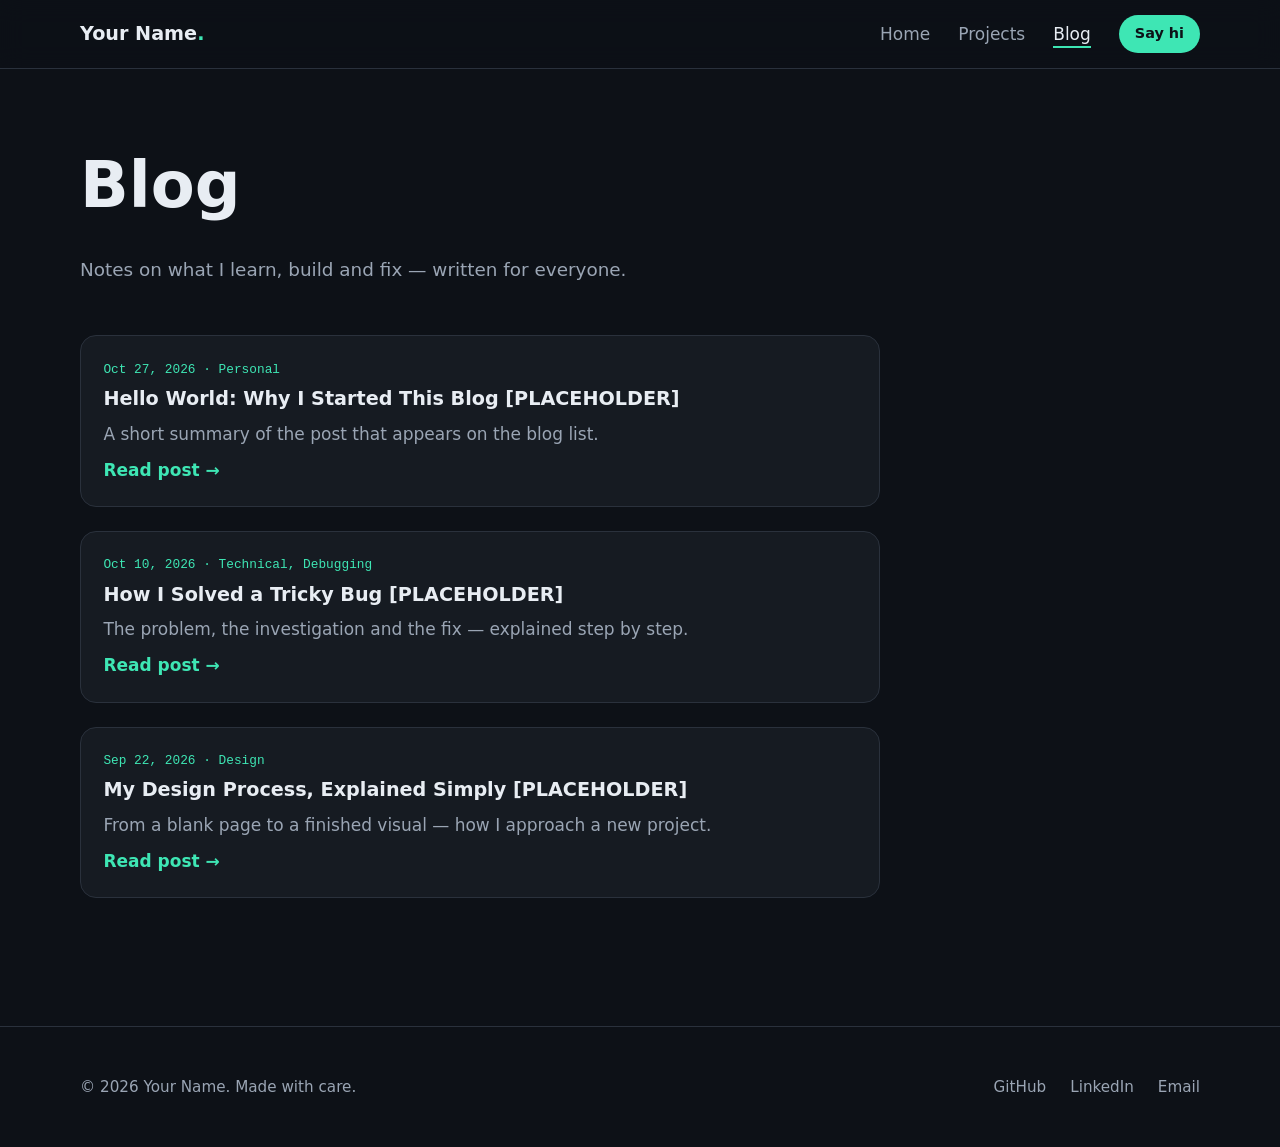
==== public/portfolio/blog.html @ 066dfe13 "Changes" ====
<!DOCTYPE html>
<html lang="en">
<head>
  <meta charset="utf-8">
  <meta name="viewport" content="width=device-width, initial-scale=1">
  <!-- CUSTOMIZE: page title and description -->
  <title>Blog — Your Name</title>
  <meta name="description" content="Experiences and technical solutions, explained clearly.">
  <link rel="stylesheet" href="css/style.css">
</head>
<body data-page="blog">
  <a class="skip" href="#main">Skip to content</a>
  <header id="site-header"></header>
  <main id="main">
    <div class="container page-head"><h1>Blog</h1><p>Notes on what I learn, build and fix — written for everyone.</p></div>
    <section class="container" style="padding-top:1rem"><div class="grid post-list" id="post-list"></div></section>
  </main>
  <footer id="site-footer"></footer>
  <script src="js/data.js"></script>
  <script src="js/main.js"></script>
</body>
</html>
---- public/portfolio/css/style.css ----
/* =========================================================
   THEME — change colors and fonts here (CUSTOMIZE)
   ========================================================= */
:root {
  --bg: #0d1117;          /* page background */
  --surface: #161b22;     /* cards */
  --border: #2a313c;
  --text: #e8edf3;        /* main text */
  --muted: #9aa5b4;       /* secondary text */
  --accent: #3ee6b4;      /* main highlight color */
  --accent-2: #ffb347;    /* secondary highlight */
  --radius: 16px;
  --font: system-ui, -apple-system, "Segoe UI", Roboto, sans-serif;
  --mono: ui-monospace, "SFMono-Regular", Menlo, monospace;
}

*, *::before, *::after { box-sizing: border-box; }
html { scroll-behavior: smooth; }
body { margin: 0; background: var(--bg); color: var(--text); font: 17px/1.65 var(--font); }
img { max-width: 100%; display: block; }
a { color: var(--accent); }
h1, h2, h3 { line-height: 1.15; margin: 0 0 .5em; }
.container { width: min(1120px, 100% - 2.5rem); margin-inline: auto; }
.skip { position: absolute; left: -999px; } .skip:focus { left: 1rem; top: 1rem; z-index: 99; background: var(--accent); color: var(--bg); padding: .5rem 1rem; }
:focus-visible { outline: 3px solid var(--accent-2); outline-offset: 3px; border-radius: 4px; }

/* Header */
#site-header { position: sticky; top: 0; z-index: 10; background: color-mix(in srgb, var(--bg) 82%, transparent); backdrop-filter: blur(12px); border-bottom: 1px solid var(--border); }
.nav { display: flex; align-items: center; justify-content: space-between; height: 68px; }
.logo { font-weight: 800; font-size: 1.2rem; color: var(--text); text-decoration: none; }
.logo span { color: var(--accent); }
nav ul { display: flex; gap: 1.75rem; align-items: center; list-style: none; margin: 0; padding: 0; }
nav a { color: var(--muted); text-decoration: none; font-weight: 500; position: relative; }
nav a:not(.btn)::after { content: ""; position: absolute; left: 0; bottom: -4px; height: 2px; width: 100%; background: var(--accent); transform: scaleX(0); transform-origin: left; transition: transform .25s; }
nav a:hover, nav a[aria-current] { color: var(--text); }
nav a:hover::after, nav a[aria-current]::after { transform: scaleX(1); }
.menu-btn { display: none; background: none; border: 0; width: 40px; height: 40px; cursor: pointer; }
.menu-btn span { display: block; height: 2px; margin: 7px 8px; background: var(--text); transition: transform .25s; }

/* Buttons */
.btn { display: inline-block; padding: .8rem 1.4rem; border-radius: 999px; background: var(--accent); color: var(--bg) !important; font-weight: 700; text-decoration: none; transition: transform .2s, box-shadow .2s; }
.btn:hover { transform: translateY(-2px); box-shadow: 0 8px 24px -8px var(--accent); }
.btn-ghost { background: transparent; color: var(--text) !important; border: 1px solid var(--border); }
.btn-ghost:hover { border-color: var(--accent); box-shadow: none; }
.btn-small { padding: .45rem 1rem; font-size: .9rem; }

/* Hero */
.hero { padding: 7rem 0 5rem; position: relative; overflow: hidden; }
.hero::before { content: ""; position: absolute; width: 520px; height: 520px; right: -120px; top: -80px; border-radius: 50%; background: radial-gradient(circle, color-mix(in srgb, var(--accent) 35%, transparent), transparent 65%); filter: blur(20px); animation: float 9s ease-in-out infinite; z-index: -1; }
.eyebrow { font-family: var(--mono); color: var(--accent); font-size: .95rem; }
.hero h1 { font-size: clamp(2.6rem, 7vw, 5rem); letter-spacing: -.03em; }
.hero h1 .wave { display: inline-block; animation: wave 2.4s ease-in-out infinite; transform-origin: 70% 70%; }
.hero p.lead { font-size: 1.25rem; color: var(--muted); max-width: 38ch; }
.actions { display: flex; gap: 1rem; flex-wrap: wrap; margin-top: 2rem; }

/* Sections */
section { padding: 4rem 0; }
.section-head { display: flex; justify-content: space-between; align-items: end; gap: 1rem; margin-bottom: 2rem; flex-wrap: wrap; }
.section-head h2 { font-size: clamp(1.8rem, 4vw, 2.6rem); margin: 0; }
.page-head { padding: 5rem 0 1rem; }
.page-head h1 { font-size: clamp(2.4rem, 6vw, 4rem); }
.page-head p { color: var(--muted); font-size: 1.15rem; max-width: 50ch; }

/* Cards */
.grid { display: grid; gap: 1.5rem; grid-template-columns: repeat(auto-fill, minmax(290px, 1fr)); }
.card { background: var(--surface); border: 1px solid var(--border); border-radius: var(--radius); overflow: hidden; transition: transform .25s, border-color .25s; }
.card:hover { transform: translateY(-4px); border-color: var(--accent); }
.card-body { display: block; padding: 1.4rem; color: inherit; text-decoration: none; }
.card h3 { font-size: 1.2rem; }
.card p { color: var(--muted); margin: 0 0 .5rem; }
.meta { font-family: var(--mono); font-size: .8rem; color: var(--accent) !important; }
.project-media { display: grid; place-items: center; aspect-ratio: 4/3; overflow: hidden; text-decoration: none;
  background: linear-gradient(135deg, hsl(var(--hue) 70% 45%), hsl(calc(var(--hue) + 60) 70% 30%)); }
.project-media span { font-size: 5rem; font-weight: 800; color: rgba(255,255,255,.85); transition: transform .4s; }
.project-media img { width: 100%; height: 100%; object-fit: cover; transition: transform .4s; }
.project:hover .project-media img, .project:hover .project-media span { transform: scale(1.08) rotate(-2deg); }
.read-more { font-weight: 600; color: var(--accent); }
.post-list { grid-template-columns: 1fr; max-width: 800px; }

/* Filters */
.filters { display: flex; flex-wrap: wrap; gap: .6rem; margin-bottom: 2rem; }
.chip { font: inherit; font-size: .9rem; padding: .45rem 1rem; border-radius: 999px; border: 1px solid var(--border); background: transparent; color: var(--muted); cursor: pointer; transition: all .2s; }
.chip:hover { color: var(--text); border-color: var(--accent); }
.chip[aria-pressed="true"] { background: var(--accent); color: var(--bg); border-color: var(--accent); }

/* Post */
.post { max-width: 720px; padding: 4rem 0; }
.post h1 { font-size: clamp(2rem, 5vw, 3rem); }
.back { display: inline-block; margin-bottom: 2rem; text-decoration: none; }
.prose h2 { margin-top: 2em; }
.prose pre { background: var(--surface); border: 1px solid var(--border); padding: 1rem; border-radius: 12px; overflow-x: auto; font: .9rem/1.5 var(--mono); }
.prose blockquote { margin: 1.5rem 0; padding: .5rem 1.25rem; border-left: 4px solid var(--accent-2); color: var(--muted); }

/* Footer */
#site-footer { border-top: 1px solid var(--border); margin-top: 4rem; }
.footer { display: flex; justify-content: space-between; align-items: center; flex-wrap: wrap; gap: 1rem; padding: 2rem 0; color: var(--muted); font-size: .95rem; }
.footer ul { display: flex; gap: 1.5rem; list-style: none; margin: 0; padding: 0; }
.footer a { color: var(--muted); text-decoration: none; } .footer a:hover { color: var(--accent); }

/* Animations */
.reveal { opacity: 0; transform: translateY(24px); transition: opacity .6s ease, transform .6s ease, border-color .25s; }
.reveal.visible { opacity: 1; transform: none; }
@keyframes float { 50% { transform: translate(-30px, 30px) scale(1.05); } }
@keyframes wave { 0%, 60%, 100% { transform: rotate(0); } 10%, 30% { transform: rotate(14deg); } 20% { transform: rotate(-8deg); } }

/* Mobile */
@media (max-width: 720px) {
  .menu-btn { display: block; }
  nav { position: fixed; inset: 68px 0 auto 0; background: var(--bg); border-bottom: 1px solid var(--border); transform: translateY(-120%); transition: transform .3s; }
  nav ul { flex-direction: column; padding: 1.5rem; gap: 1.25rem; }
  .menu-open nav { transform: none; }
  .menu-open .menu-btn span:first-child { transform: translateY(4.5px) rotate(45deg); }
  .menu-open .menu-btn span:last-child { transform: translateY(-4.5px) rotate(-45deg); }
  .hero { padding: 4rem 0 3rem; }
}

/* Respect reduced-motion preference */
@media (prefers-reduced-motion: reduce) {
  *, *::before, *::after { animation: none !important; transition: none !important; scroll-behavior: auto !important; }
  .reveal { opacity: 1; transform: none; }
}
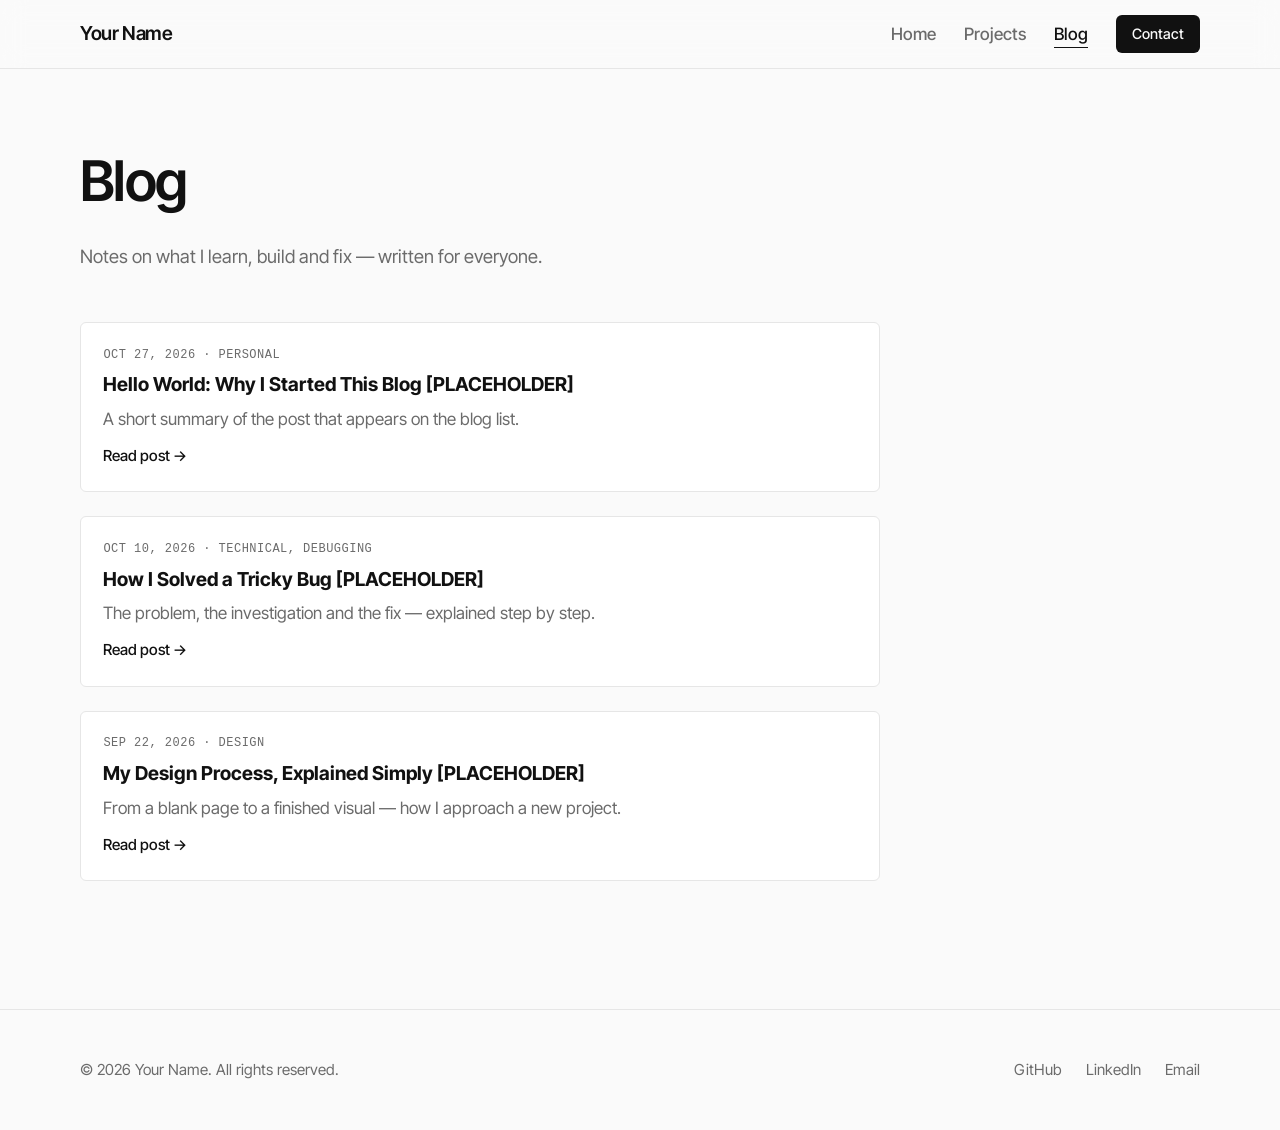
==== commit f56448e6: "Changes" ====
--- a/public/portfolio/blog.html
+++ b/public/portfolio/blog.html
@@ -6,6 +6,8 @@
   <!-- CUSTOMIZE: page title and description -->
   <title>Blog — Your Name</title>
   <meta name="description" content="Experiences and technical solutions, explained clearly.">
+  <link rel="preconnect" href="https://fonts.googleapis.com">
+  <link rel="stylesheet" href="https://fonts.googleapis.com/css2?family=Inter+Tight:wght@400;500;600&display=swap">
   <link rel="stylesheet" href="css/style.css">
 </head>
 <body data-page="blog">
--- a/public/portfolio/css/style.css
+++ b/public/portfolio/css/style.css
@@ -2,15 +2,15 @@
    THEME — change colors and fonts here (CUSTOMIZE)
    ========================================================= */
 :root {
-  --bg: #0d1117;          /* page background */
-  --surface: #161b22;     /* cards */
-  --border: #2a313c;
-  --text: #e8edf3;        /* main text */
-  --muted: #9aa5b4;       /* secondary text */
-  --accent: #3ee6b4;      /* main highlight color */
-  --accent-2: #ffb347;    /* secondary highlight */
-  --radius: 16px;
-  --font: system-ui, -apple-system, "Segoe UI", Roboto, sans-serif;
+  --bg: #fafafa;          /* page background */
+  --surface: #ffffff;     /* cards */
+  --border: #e6e6e6;
+  --text: #111111;        /* main text */
+  --muted: #6b6b6b;       /* secondary text */
+  --accent: #1f4fd8;      /* main highlight color */
+  --accent-2: #111111;    /* secondary highlight */
+  --radius: 6px;
+  --font: "Inter Tight", system-ui, -apple-system, "Segoe UI", Roboto, sans-serif;
   --mono: ui-monospace, "SFMono-Regular", Menlo, monospace;
 }
 
@@ -27,28 +27,28 @@
 /* Header */
 #site-header { position: sticky; top: 0; z-index: 10; background: color-mix(in srgb, var(--bg) 82%, transparent); backdrop-filter: blur(12px); border-bottom: 1px solid var(--border); }
 .nav { display: flex; align-items: center; justify-content: space-between; height: 68px; }
-.logo { font-weight: 800; font-size: 1.2rem; color: var(--text); text-decoration: none; }
+.logo { font-weight: 600; letter-spacing: -.02em; font-size: 1.2rem; color: var(--text); text-decoration: none; }
 .logo span { color: var(--accent); }
 nav ul { display: flex; gap: 1.75rem; align-items: center; list-style: none; margin: 0; padding: 0; }
 nav a { color: var(--muted); text-decoration: none; font-weight: 500; position: relative; }
-nav a:not(.btn)::after { content: ""; position: absolute; left: 0; bottom: -4px; height: 2px; width: 100%; background: var(--accent); transform: scaleX(0); transform-origin: left; transition: transform .25s; }
+nav a:not(.btn)::after { content: ""; position: absolute; left: 0; bottom: -4px; height: 1px; width: 100%; background: var(--text); transform: scaleX(0); transform-origin: left; transition: transform .25s; }
 nav a:hover, nav a[aria-current] { color: var(--text); }
 nav a:hover::after, nav a[aria-current]::after { transform: scaleX(1); }
 .menu-btn { display: none; background: none; border: 0; width: 40px; height: 40px; cursor: pointer; }
 .menu-btn span { display: block; height: 2px; margin: 7px 8px; background: var(--text); transition: transform .25s; }
 
 /* Buttons */
-.btn { display: inline-block; padding: .8rem 1.4rem; border-radius: 999px; background: var(--accent); color: var(--bg) !important; font-weight: 700; text-decoration: none; transition: transform .2s, box-shadow .2s; }
-.btn:hover { transform: translateY(-2px); box-shadow: 0 8px 24px -8px var(--accent); }
+.btn { display: inline-block; padding: .8rem 1.4rem; border-radius: var(--radius); background: var(--text); color: var(--bg) !important; font-weight: 500; text-decoration: none; transition: transform .2s, box-shadow .2s; }
+.btn:hover { background: var(--accent); }
 .btn-ghost { background: transparent; color: var(--text) !important; border: 1px solid var(--border); }
-.btn-ghost:hover { border-color: var(--accent); box-shadow: none; }
+.btn-ghost:hover { background: transparent; border-color: var(--text); }
 .btn-small { padding: .45rem 1rem; font-size: .9rem; }
 
 /* Hero */
 .hero { padding: 7rem 0 5rem; position: relative; overflow: hidden; }
-.hero::before { content: ""; position: absolute; width: 520px; height: 520px; right: -120px; top: -80px; border-radius: 50%; background: radial-gradient(circle, color-mix(in srgb, var(--accent) 35%, transparent), transparent 65%); filter: blur(20px); animation: float 9s ease-in-out infinite; z-index: -1; }
-.eyebrow { font-family: var(--mono); color: var(--accent); font-size: .95rem; }
-.hero h1 { font-size: clamp(2.6rem, 7vw, 5rem); letter-spacing: -.03em; }
+.hero::before { display:none; content: ""; position: absolute; width: 520px; height: 520px; right: -120px; top: -80px; border-radius: 50%; background: radial-gradient(circle, color-mix(in srgb, var(--accent) 35%, transparent), transparent 65%); filter: blur(20px); animation: float 9s ease-in-out infinite; z-index: -1; }
+.eyebrow { font-family: var(--mono); text-transform: uppercase; letter-spacing: .1em; color: var(--muted); font-size: .95rem; }
+.hero h1 { font-size: clamp(2.6rem, 6vw, 4.5rem); font-weight: 600; letter-spacing: -.04em; }
 .hero h1 .wave { display: inline-block; animation: wave 2.4s ease-in-out infinite; transform-origin: 70% 70%; }
 .hero p.lead { font-size: 1.25rem; color: var(--muted); max-width: 38ch; }
 .actions { display: flex; gap: 1rem; flex-wrap: wrap; margin-top: 2rem; }
@@ -56,32 +56,32 @@
 /* Sections */
 section { padding: 4rem 0; }
 .section-head { display: flex; justify-content: space-between; align-items: end; gap: 1rem; margin-bottom: 2rem; flex-wrap: wrap; }
-.section-head h2 { font-size: clamp(1.8rem, 4vw, 2.6rem); margin: 0; }
+.section-head h2 { font-size: clamp(1.5rem, 3vw, 2rem); font-weight: 600; letter-spacing: -.02em; margin: 0; }
 .page-head { padding: 5rem 0 1rem; }
-.page-head h1 { font-size: clamp(2.4rem, 6vw, 4rem); }
+.page-head h1 { font-size: clamp(2.4rem, 5vw, 3.5rem); font-weight: 600; letter-spacing: -.03em; }
 .page-head p { color: var(--muted); font-size: 1.15rem; max-width: 50ch; }
 
 /* Cards */
 .grid { display: grid; gap: 1.5rem; grid-template-columns: repeat(auto-fill, minmax(290px, 1fr)); }
 .card { background: var(--surface); border: 1px solid var(--border); border-radius: var(--radius); overflow: hidden; transition: transform .25s, border-color .25s; }
-.card:hover { transform: translateY(-4px); border-color: var(--accent); }
+.card:hover { border-color: var(--text); }
 .card-body { display: block; padding: 1.4rem; color: inherit; text-decoration: none; }
 .card h3 { font-size: 1.2rem; }
 .card p { color: var(--muted); margin: 0 0 .5rem; }
-.meta { font-family: var(--mono); font-size: .8rem; color: var(--accent) !important; }
+.meta { font-family: var(--mono); font-size: .75rem; letter-spacing: .04em; text-transform: uppercase; color: var(--muted) !important; }
 .project-media { display: grid; place-items: center; aspect-ratio: 4/3; overflow: hidden; text-decoration: none;
-  background: linear-gradient(135deg, hsl(var(--hue) 70% 45%), hsl(calc(var(--hue) + 60) 70% 30%)); }
-.project-media span { font-size: 5rem; font-weight: 800; color: rgba(255,255,255,.85); transition: transform .4s; }
+  background: hsl(var(--hue) 12% 92%); }
+.project-media span { font-size: 5rem; font-weight: 800; color: hsl(var(--hue) 15% 40%); font-weight: 500; transition: transform .4s; }
 .project-media img { width: 100%; height: 100%; object-fit: cover; transition: transform .4s; }
-.project:hover .project-media img, .project:hover .project-media span { transform: scale(1.08) rotate(-2deg); }
-.read-more { font-weight: 600; color: var(--accent); }
+.project:hover .project-media img, .project:hover .project-media span { transform: scale(1.04); }
+.read-more { font-weight: 500; color: var(--text); font-size: .95rem; }
 .post-list { grid-template-columns: 1fr; max-width: 800px; }
 
 /* Filters */
 .filters { display: flex; flex-wrap: wrap; gap: .6rem; margin-bottom: 2rem; }
-.chip { font: inherit; font-size: .9rem; padding: .45rem 1rem; border-radius: 999px; border: 1px solid var(--border); background: transparent; color: var(--muted); cursor: pointer; transition: all .2s; }
+.chip { font: inherit; font-size: .9rem; padding: .4rem .9rem; border-radius: var(--radius); border: 1px solid var(--border); background: transparent; color: var(--muted); cursor: pointer; transition: all .2s; }
 .chip:hover { color: var(--text); border-color: var(--accent); }
-.chip[aria-pressed="true"] { background: var(--accent); color: var(--bg); border-color: var(--accent); }
+.chip[aria-pressed="true"] { background: var(--text); color: var(--bg); border-color: var(--text); }
 
 /* Post */
 .post { max-width: 720px; padding: 4rem 0; }
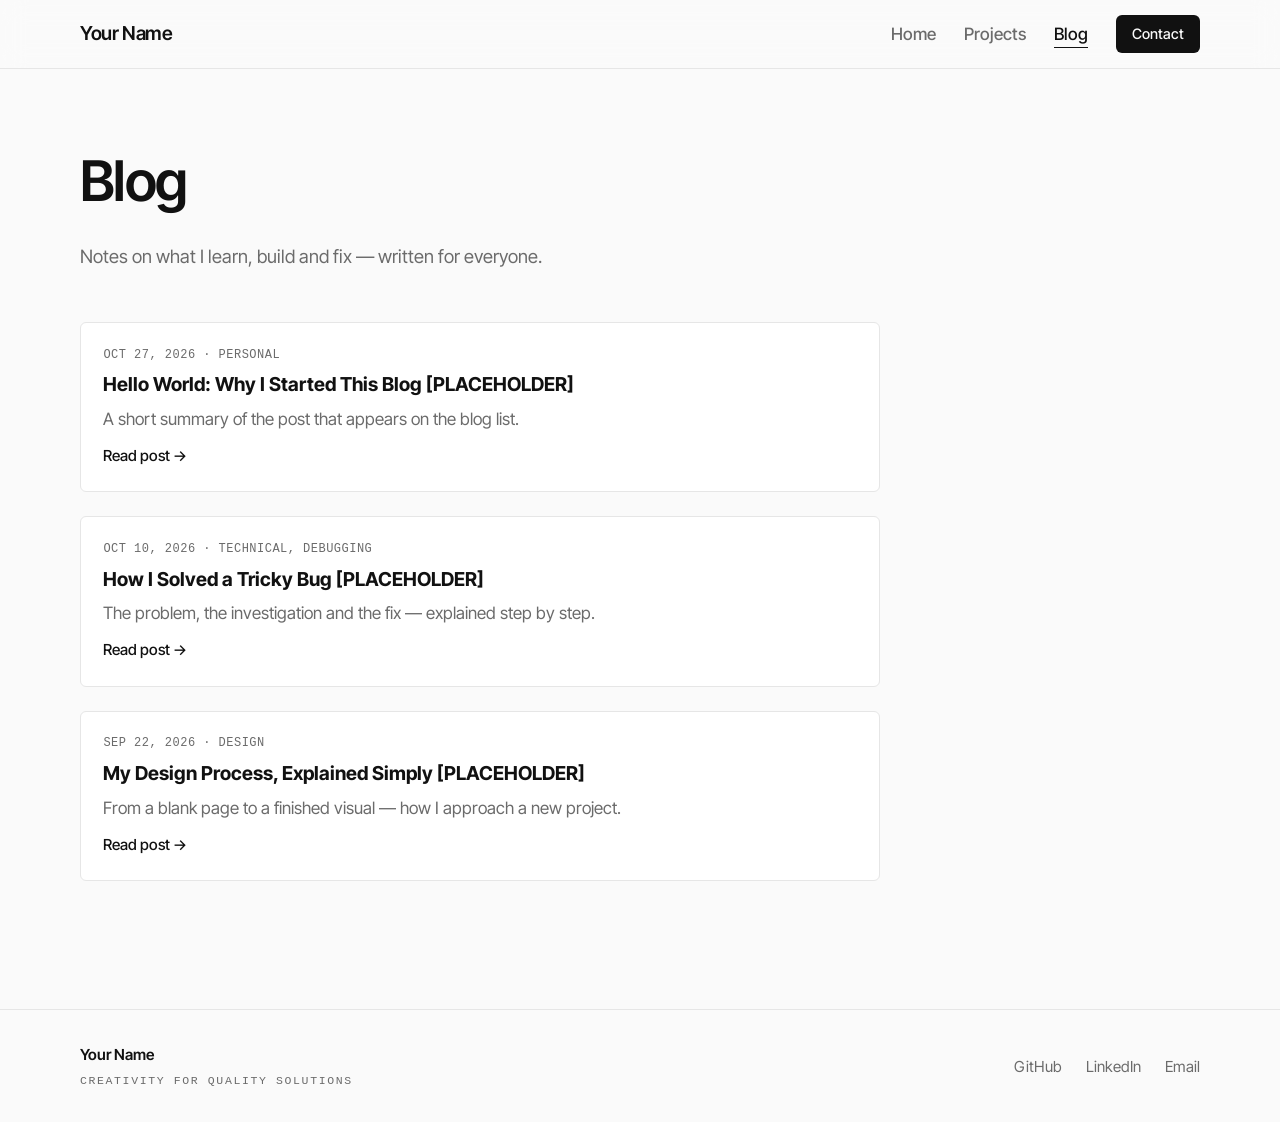
==== commit 07829f11: "Code edited in Lovable Code Editor Edited UI in Lovable" ====
--- a/public/portfolio/blog.html
+++ b/public/portfolio/blog.html
@@ -1,24 +1,27 @@
 <!DOCTYPE html>
 <html lang="en">
-<head>
-  <meta charset="utf-8">
-  <meta name="viewport" content="width=device-width, initial-scale=1">
-  <!-- CUSTOMIZE: page title and description -->
-  <title>Blog — Your Name</title>
-  <meta name="description" content="Experiences and technical solutions, explained clearly.">
-  <link rel="preconnect" href="https://fonts.googleapis.com">
-  <link rel="stylesheet" href="https://fonts.googleapis.com/css2?family=Inter+Tight:wght@400;500;600&display=swap">
-  <link rel="stylesheet" href="css/style.css">
-</head>
-<body data-page="blog">
-  <a class="skip" href="#main">Skip to content</a>
-  <header id="site-header"></header>
-  <main id="main">
-    <div class="container page-head"><h1>Blog</h1><p>Notes on what I learn, build and fix — written for everyone.</p></div>
-    <section class="container" style="padding-top:1rem"><div class="grid post-list" id="post-list"></div></section>
-  </main>
-  <footer id="site-footer"></footer>
-  <script src="js/data.js"></script>
-  <script src="js/main.js"></script>
-</body>
+  <head>
+    <meta charset="utf-8" />
+    <meta name="viewport" content="width=device-width, initial-scale=1" />
+    <!-- CUSTOMIZE: page title and description -->
+    <title>Vivianne Melo — QA Engineer</title>
+    <meta name="description" content="Experiences and technical solutions, explained clearly." />
+    <link rel="preconnect" href="https://fonts.googleapis.com" />
+    <link rel="stylesheet" href="https://fonts.googleapis.com/css2?family=Inter+Tight:wght@400;500;600&display=swap" />
+    <link rel="stylesheet" href="css/style.css" />
+  </head>
+  <body data-page="blog">
+    <a class="skip" href="#main">Skip to content</a>
+    <header id="site-header"></header>
+    <main id="main">
+      <div class="container page-head">
+        <h1>Blog</h1>
+        <p>Notes on what I learn, build and fix — written for everyone.</p>
+      </div>
+      <section class="container" style="padding-top:1rem"><div class="grid post-list" id="post-list"></div></section>
+    </main>
+    <footer id="site-footer"></footer>
+    <script src="js/data.js"></script>
+    <script src="js/main.js"></script>
+  </body>
 </html>
--- a/public/portfolio/css/style.css
+++ b/public/portfolio/css/style.css
@@ -46,35 +46,59 @@
 
 /* Hero */
 .hero { padding: 7rem 0 5rem; position: relative; overflow: hidden; }
-.hero::before { display:none; content: ""; position: absolute; width: 520px; height: 520px; right: -120px; top: -80px; border-radius: 50%; background: radial-gradient(circle, color-mix(in srgb, var(--accent) 35%, transparent), transparent 65%); filter: blur(20px); animation: float 9s ease-in-out infinite; z-index: -1; }
+.hero::before { content: ""; position: absolute; inset: 0; z-index: -1;
+  background-image: radial-gradient(color-mix(in srgb, var(--accent) 30%, transparent) 1.5px, transparent 1.5px);
+  background-size: 26px 26px;
+  -webkit-mask-image: radial-gradient(ellipse 75% 90% at 88% 15%, #000 0%, transparent 72%);
+  mask-image: radial-gradient(ellipse 75% 90% at 88% 15%, #000 0%, transparent 72%);
+}
 .eyebrow { font-family: var(--mono); text-transform: uppercase; letter-spacing: .1em; color: var(--muted); font-size: .95rem; }
-.hero h1 { font-size: clamp(2.6rem, 6vw, 4.5rem); font-weight: 600; letter-spacing: -.04em; }
-.hero h1 .wave { display: inline-block; animation: wave 2.4s ease-in-out infinite; transform-origin: 70% 70%; }
-.hero p.lead { font-size: 1.25rem; color: var(--muted); max-width: 38ch; }
+.hero h1 { font-size: clamp(2.4rem, 6vw, 4.5rem); font-weight: 600; letter-spacing: -.04em; max-width: 14ch; }
+.hl { position: relative; z-index: 0; display: inline-block; }
+.hl::after { content: ""; position: absolute; left: -.08em; right: -.08em; bottom: .08em; height: .3em; z-index: -1;
+  background: color-mix(in srgb, var(--accent) 24%, transparent); transform-origin: left;
+  animation: swipe .8s .35s cubic-bezier(.77, 0, .18, 1) both; }
+.hero p.lead { font-size: 1.25rem; color: var(--muted); max-width: 44ch; }
 .actions { display: flex; gap: 1rem; flex-wrap: wrap; margin-top: 2rem; }
+
+/* Slogan ticker */
+.ticker { border-block: 1px solid var(--border); background: var(--surface); overflow: hidden; padding: .9rem 0; }
+.ticker-track { display: flex; width: max-content; animation: scroll 30s linear infinite; }
+.ticker-track > span { font-family: var(--mono); font-size: .78rem; letter-spacing: .16em; text-transform: uppercase;
+  color: var(--muted); white-space: nowrap; display: flex; gap: 3rem; padding-right: 3rem; }
+.ticker-track b { color: var(--accent); font-weight: 500; }
+@keyframes scroll { to { transform: translateX(-50%); } }
+@keyframes swipe { from { transform: scaleX(0); } to { transform: scaleX(1); } }
 
 /* Sections */
 section { padding: 4rem 0; }
 .section-head { display: flex; justify-content: space-between; align-items: end; gap: 1rem; margin-bottom: 2rem; flex-wrap: wrap; }
-.section-head h2 { font-size: clamp(1.5rem, 3vw, 2rem); font-weight: 600; letter-spacing: -.02em; margin: 0; }
+.section-head h2 { font-size: clamp(1.5rem, 3vw, 2rem); font-weight: 600; letter-spacing: -.02em; margin: 0; display: flex; align-items: center; gap: .55rem; }
+.section-head h2::before, .page-head h1::before { content: ""; width: .55em; height: .55em; background: var(--accent); flex: none; }
 .page-head { padding: 5rem 0 1rem; }
 .page-head h1 { font-size: clamp(2.4rem, 5vw, 3.5rem); font-weight: 600; letter-spacing: -.03em; }
 .page-head p { color: var(--muted); font-size: 1.15rem; max-width: 50ch; }
 
 /* Cards */
 .grid { display: grid; gap: 1.5rem; grid-template-columns: repeat(auto-fill, minmax(290px, 1fr)); }
-.card { background: var(--surface); border: 1px solid var(--border); border-radius: var(--radius); overflow: hidden; transition: transform .25s, border-color .25s; }
+.card { position: relative; background: var(--surface); border: 1px solid var(--border); border-radius: var(--radius); overflow: hidden; transition: transform .25s, border-color .25s; }
+.card::before { content: ""; position: absolute; top: 0; left: 0; right: 0; height: 3px; background: var(--accent); transform: scaleX(0); transform-origin: left; transition: transform .3s; z-index: 1; }
+.card:hover::before { transform: scaleX(1); }
 .card:hover { border-color: var(--text); }
 .card-body { display: block; padding: 1.4rem; color: inherit; text-decoration: none; }
 .card h3 { font-size: 1.2rem; }
 .card p { color: var(--muted); margin: 0 0 .5rem; }
 .meta { font-family: var(--mono); font-size: .75rem; letter-spacing: .04em; text-transform: uppercase; color: var(--muted) !important; }
-.project-media { display: grid; place-items: center; aspect-ratio: 4/3; overflow: hidden; text-decoration: none;
-  background: hsl(var(--hue) 12% 92%); }
-.project-media span { font-size: 5rem; font-weight: 800; color: hsl(var(--hue) 15% 40%); font-weight: 500; transition: transform .4s; }
+.project-media { display: grid; place-items: center; aspect-ratio: 4/3; overflow: hidden; text-decoration: none; position: relative;
+  background: linear-gradient(135deg, color-mix(in srgb, var(--accent) 12%, var(--surface)), color-mix(in srgb, var(--accent) 4%, var(--surface))); }
+.project-media::before { content: ""; position: absolute; inset: 0;
+  background-image: radial-gradient(color-mix(in srgb, var(--accent) 40%, transparent) 1px, transparent 1px);
+  background-size: 15px 15px; opacity: .45; }
+.project-media span { position: relative; font-size: 5rem; font-weight: 600; color: var(--accent); transition: transform .4s; }
 .project-media img { width: 100%; height: 100%; object-fit: cover; transition: transform .4s; }
 .project:hover .project-media img, .project:hover .project-media span { transform: scale(1.04); }
-.read-more { font-weight: 500; color: var(--text); font-size: .95rem; }
+.read-more { display: inline-flex; align-items: center; gap: .4rem; font-weight: 500; color: var(--text); font-size: .95rem; transition: gap .25s, color .25s; }
+.card:hover .read-more { gap: .75rem; color: var(--accent); }
 .post-list { grid-template-columns: 1fr; max-width: 800px; }
 
 /* Filters */
@@ -94,14 +118,14 @@
 /* Footer */
 #site-footer { border-top: 1px solid var(--border); margin-top: 4rem; }
 .footer { display: flex; justify-content: space-between; align-items: center; flex-wrap: wrap; gap: 1rem; padding: 2rem 0; color: var(--muted); font-size: .95rem; }
+.footer-brand { color: var(--text); font-weight: 600; margin: 0; }
+.footer-tagline { font-family: var(--mono); font-size: .72rem; letter-spacing: .14em; text-transform: uppercase; color: var(--muted); margin: .25rem 0 0; }
 .footer ul { display: flex; gap: 1.5rem; list-style: none; margin: 0; padding: 0; }
 .footer a { color: var(--muted); text-decoration: none; } .footer a:hover { color: var(--accent); }
 
 /* Animations */
 .reveal { opacity: 0; transform: translateY(24px); transition: opacity .6s ease, transform .6s ease, border-color .25s; }
 .reveal.visible { opacity: 1; transform: none; }
-@keyframes float { 50% { transform: translate(-30px, 30px) scale(1.05); } }
-@keyframes wave { 0%, 60%, 100% { transform: rotate(0); } 10%, 30% { transform: rotate(14deg); } 20% { transform: rotate(-8deg); } }
 
 /* Mobile */
 @media (max-width: 720px) {
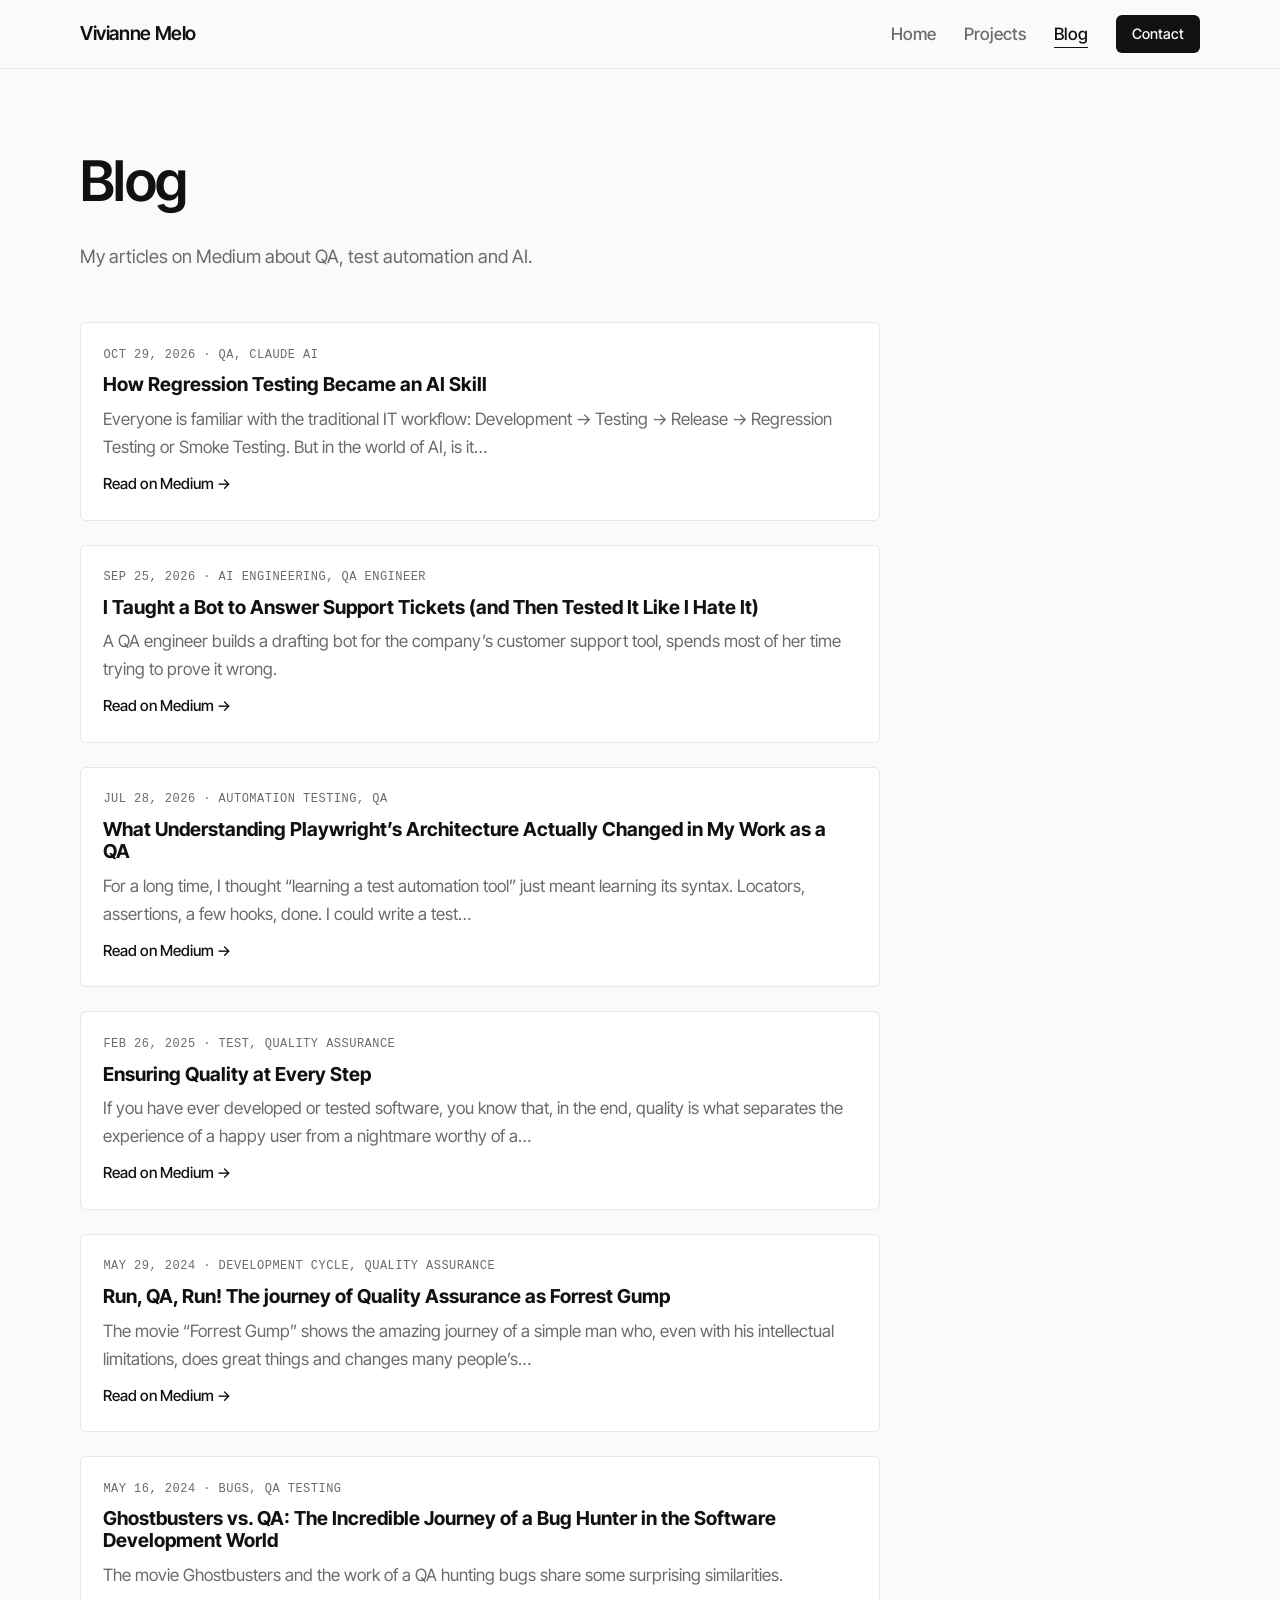
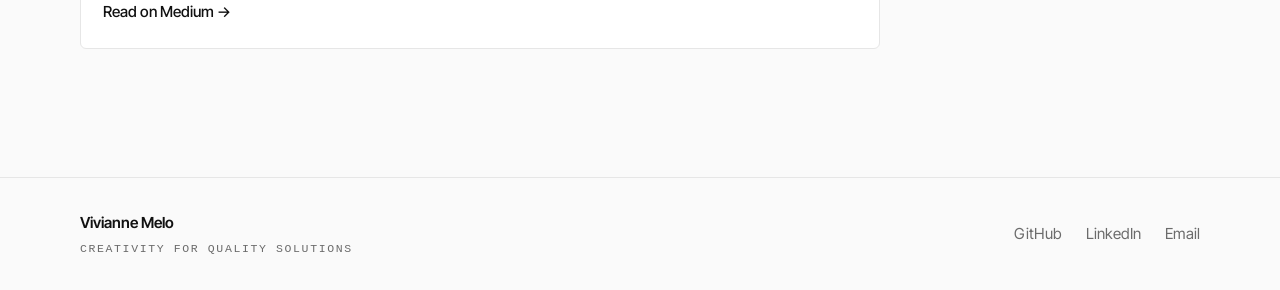
==== commit 4cb1e7b8: "Changes" ====
--- a/public/portfolio/blog.html
+++ b/public/portfolio/blog.html
@@ -16,7 +16,7 @@
     <main id="main">
       <div class="container page-head">
         <h1>Blog</h1>
-        <p>Notes on what I learn, build and fix — written for everyone.</p>
+        <p>My articles on Medium about QA, test automation and AI.</p>
       </div>
       <section class="container" style="padding-top:1rem"><div class="grid post-list" id="post-list"></div></section>
     </main>
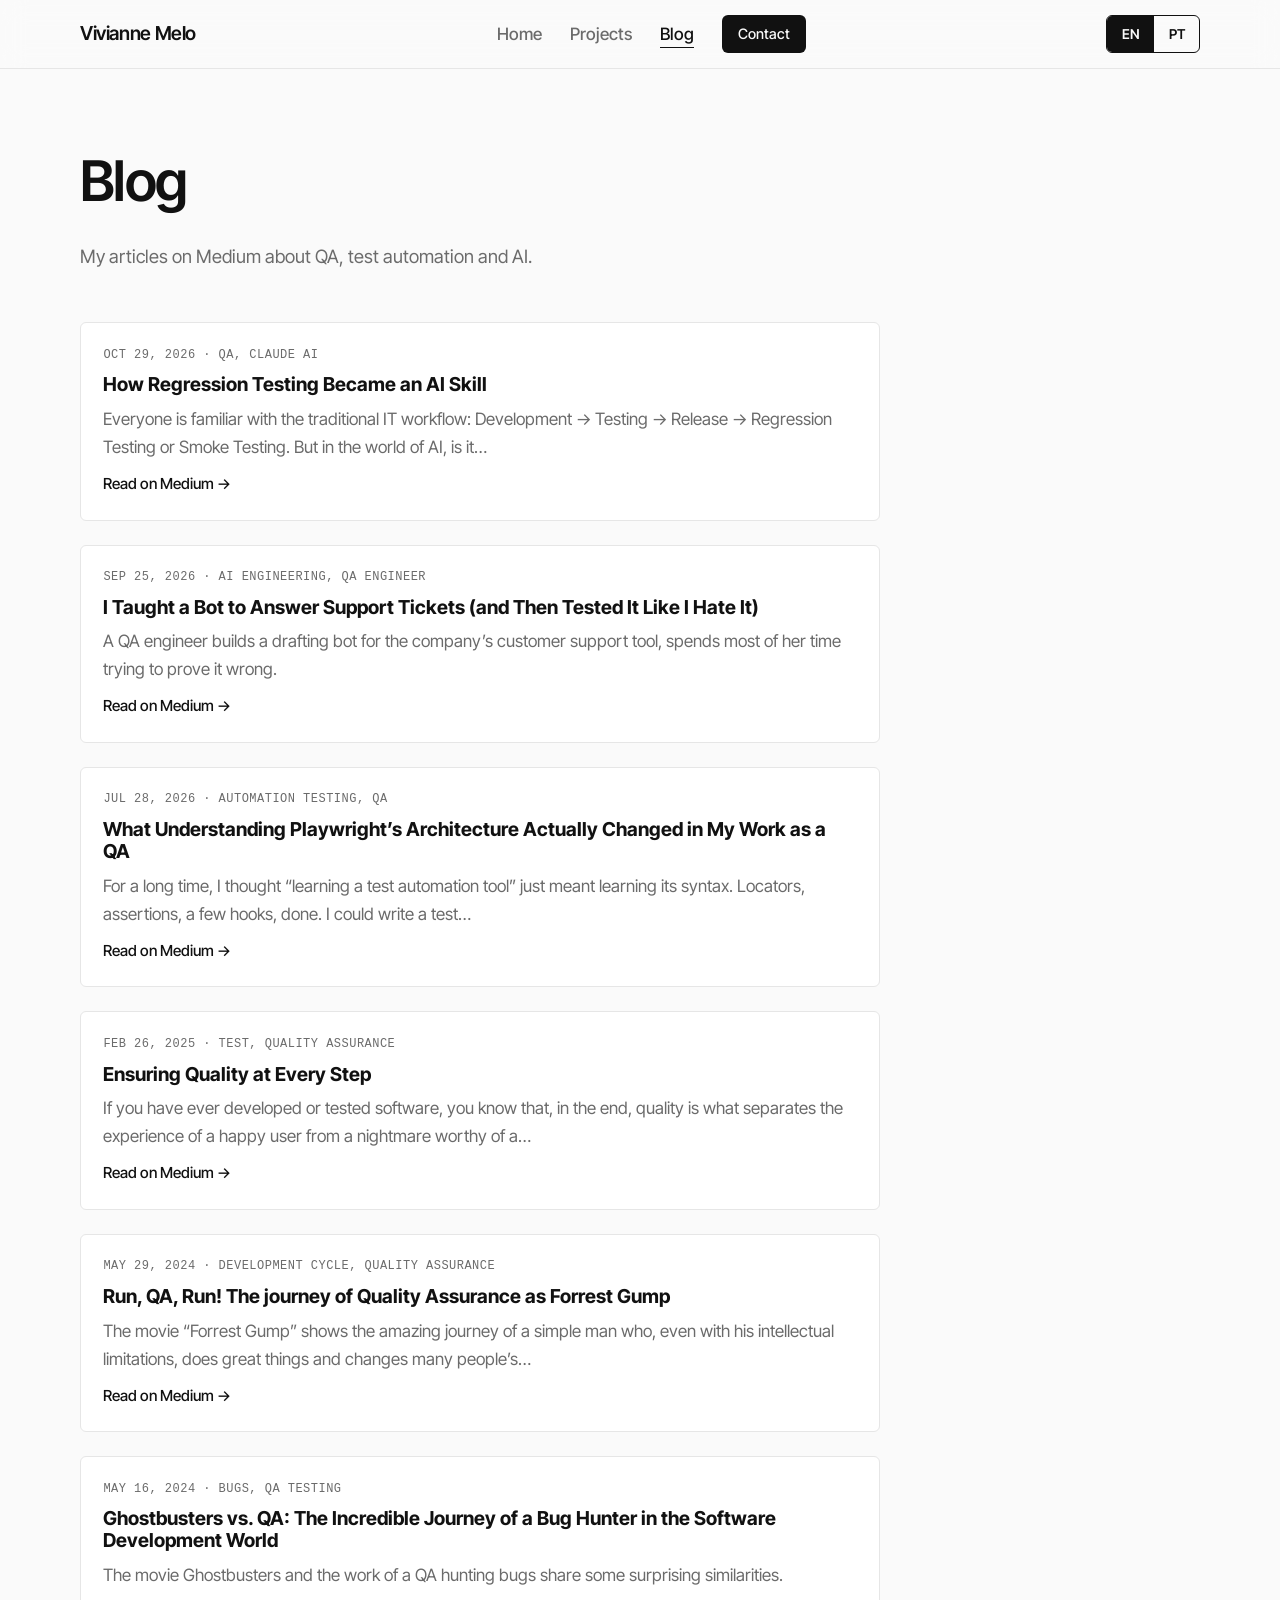
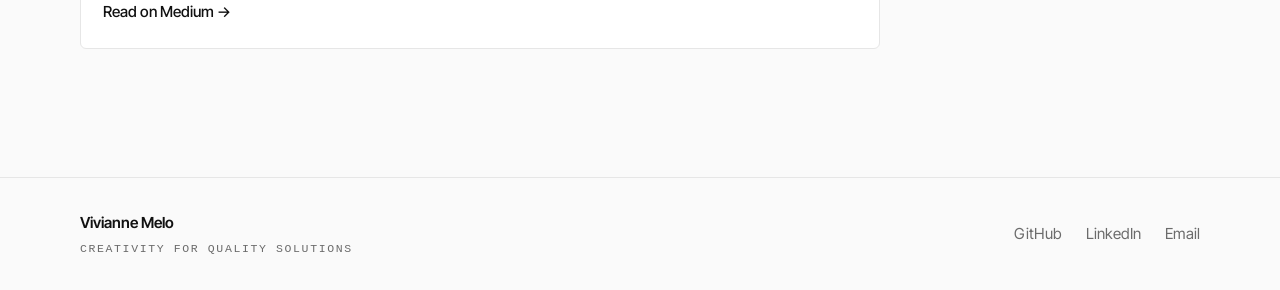
==== commit 414afb51: "Changes" ====
--- a/public/portfolio/blog.html
+++ b/public/portfolio/blog.html
@@ -4,8 +4,12 @@
     <meta charset="utf-8" />
     <meta name="viewport" content="width=device-width, initial-scale=1" />
     <!-- CUSTOMIZE: page title and description -->
-    <title>Vivianne Melo — QA Engineer</title>
+    <title>Blog — Vivianne Melo</title>
     <meta name="description" content="Experiences and technical solutions, explained clearly." />
+    <meta property="og:title" content="Blog — Vivianne Melo" />
+    <meta property="og:description" content="Experiences and technical solutions, explained clearly." />
+    <meta property="og:type" content="website" />
+    <meta name="twitter:card" content="summary_large_image" />
     <link rel="preconnect" href="https://fonts.googleapis.com" />
     <link rel="stylesheet" href="https://fonts.googleapis.com/css2?family=Inter+Tight:wght@400;500;600&display=swap" />
     <link rel="stylesheet" href="css/style.css" />
@@ -22,6 +26,7 @@
     </main>
     <footer id="site-footer"></footer>
     <script src="js/data.js"></script>
+    <script src="js/i18n.js"></script>
     <script src="js/main.js"></script>
   </body>
 </html>
--- a/public/portfolio/css/style.css
+++ b/public/portfolio/css/style.css
@@ -7,7 +7,7 @@
   --border: #e6e6e6;
   --text: #111111;        /* main text */
   --muted: #6b6b6b;       /* secondary text */
-  --accent: #1f4fd8;      /* main highlight color */
+  --accent: #FF6A3D;      /* main highlight color */
   --accent-2: #111111;    /* secondary highlight */
   --radius: 6px;
   --font: "Inter Tight", system-ui, -apple-system, "Segoe UI", Roboto, sans-serif;
@@ -26,7 +26,7 @@
 
 /* Header */
 #site-header { position: sticky; top: 0; z-index: 10; background: color-mix(in srgb, var(--bg) 82%, transparent); backdrop-filter: blur(12px); border-bottom: 1px solid var(--border); }
-.nav { display: flex; align-items: center; justify-content: space-between; height: 68px; }
+.nav { gap: 1rem; display: flex; align-items: center; justify-content: space-between; height: 68px; }
 .logo { font-weight: 600; letter-spacing: -.02em; font-size: 1.2rem; color: var(--text); text-decoration: none; }
 .logo span { color: var(--accent); }
 nav ul { display: flex; gap: 1.75rem; align-items: center; list-style: none; margin: 0; padding: 0; }
@@ -129,10 +129,13 @@
 
 /* Mobile */
 @media (max-width: 720px) {
-  .menu-btn { display: block; }
-  nav { position: fixed; inset: 68px 0 auto 0; background: var(--bg); border-bottom: 1px solid var(--border); transform: translateY(-120%); transition: transform .3s; }
+  .menu-btn { display: block; margin-left: auto; }
+  .logo { font-size: 1rem; }
+  .nav { gap: .5rem; }
+  .lang-switch button { min-width: 38px; padding: .4rem .5rem; }
+  nav { position: fixed; inset: 68px 0 auto 0; background: var(--bg); border-bottom: 1px solid var(--border); visibility: hidden; pointer-events: none; transform: translateY(-120%); transition: transform .3s; }
   nav ul { flex-direction: column; padding: 1.5rem; gap: 1.25rem; }
-  .menu-open nav { transform: none; }
+  .menu-open nav { visibility: visible; pointer-events: auto; transform: none; }
   .menu-open .menu-btn span:first-child { transform: translateY(4.5px) rotate(45deg); }
   .menu-open .menu-btn span:last-child { transform: translateY(-4.5px) rotate(-45deg); }
   .hero { padding: 4rem 0 3rem; }
@@ -143,3 +146,20 @@
   *, *::before, *::after { animation: none !important; transition: none !important; scroll-behavior: auto !important; }
   .reveal { opacity: 1; transform: none; }
 }
+
+/* Project detail page + language switch */
+html[lang="en"] [lang="pt"], html[lang="pt"] [lang="en"] { display: none !important; }
+.lang-switch { flex-shrink: 0; display: inline-flex; border: 1px solid var(--text); border-radius: var(--radius); overflow: hidden; }
+.lang-switch button { font: inherit; font-size: .85rem; font-weight: 600; padding: .4rem .9rem; border: 0; background: transparent; color: var(--text); cursor: pointer; }
+.lang-switch button[aria-pressed="true"] { background: var(--text); color: var(--bg); }
+.project-top { display: flex; justify-content: space-between; align-items: center; gap: 1rem; padding-top: 2.5rem; flex-wrap: wrap; }
+.back { color: var(--muted); text-decoration: none; font-size: .95rem; } .back:hover { color: var(--accent); }
+.project-video { width: 100%; border: 1px solid var(--border); border-radius: var(--radius); background: var(--text); margin: 1.5rem 0 3rem; }
+.prose { max-width: 70ch; padding-bottom: 5rem; }
+.prose h2 { font-size: 1.5rem; margin-top: 2.5rem; display: flex; align-items: center; gap: .6rem; }
+.prose h2::before { content: ""; width: .5em; height: .5em; background: var(--accent); flex: none; }
+.prose li { margin-bottom: .4rem; }
+.stats { display: grid; grid-template-columns: repeat(auto-fit, minmax(180px, 1fr)); gap: 1rem; margin: 1.5rem 0; }
+.stat { border: 1px solid var(--border); background: var(--surface); border-radius: var(--radius); padding: 1.1rem; }
+.stat strong { display: block; font-size: 1.8rem; color: var(--accent); letter-spacing: -.02em; }
+.stat span { color: var(--muted); font-size: .9rem; }
